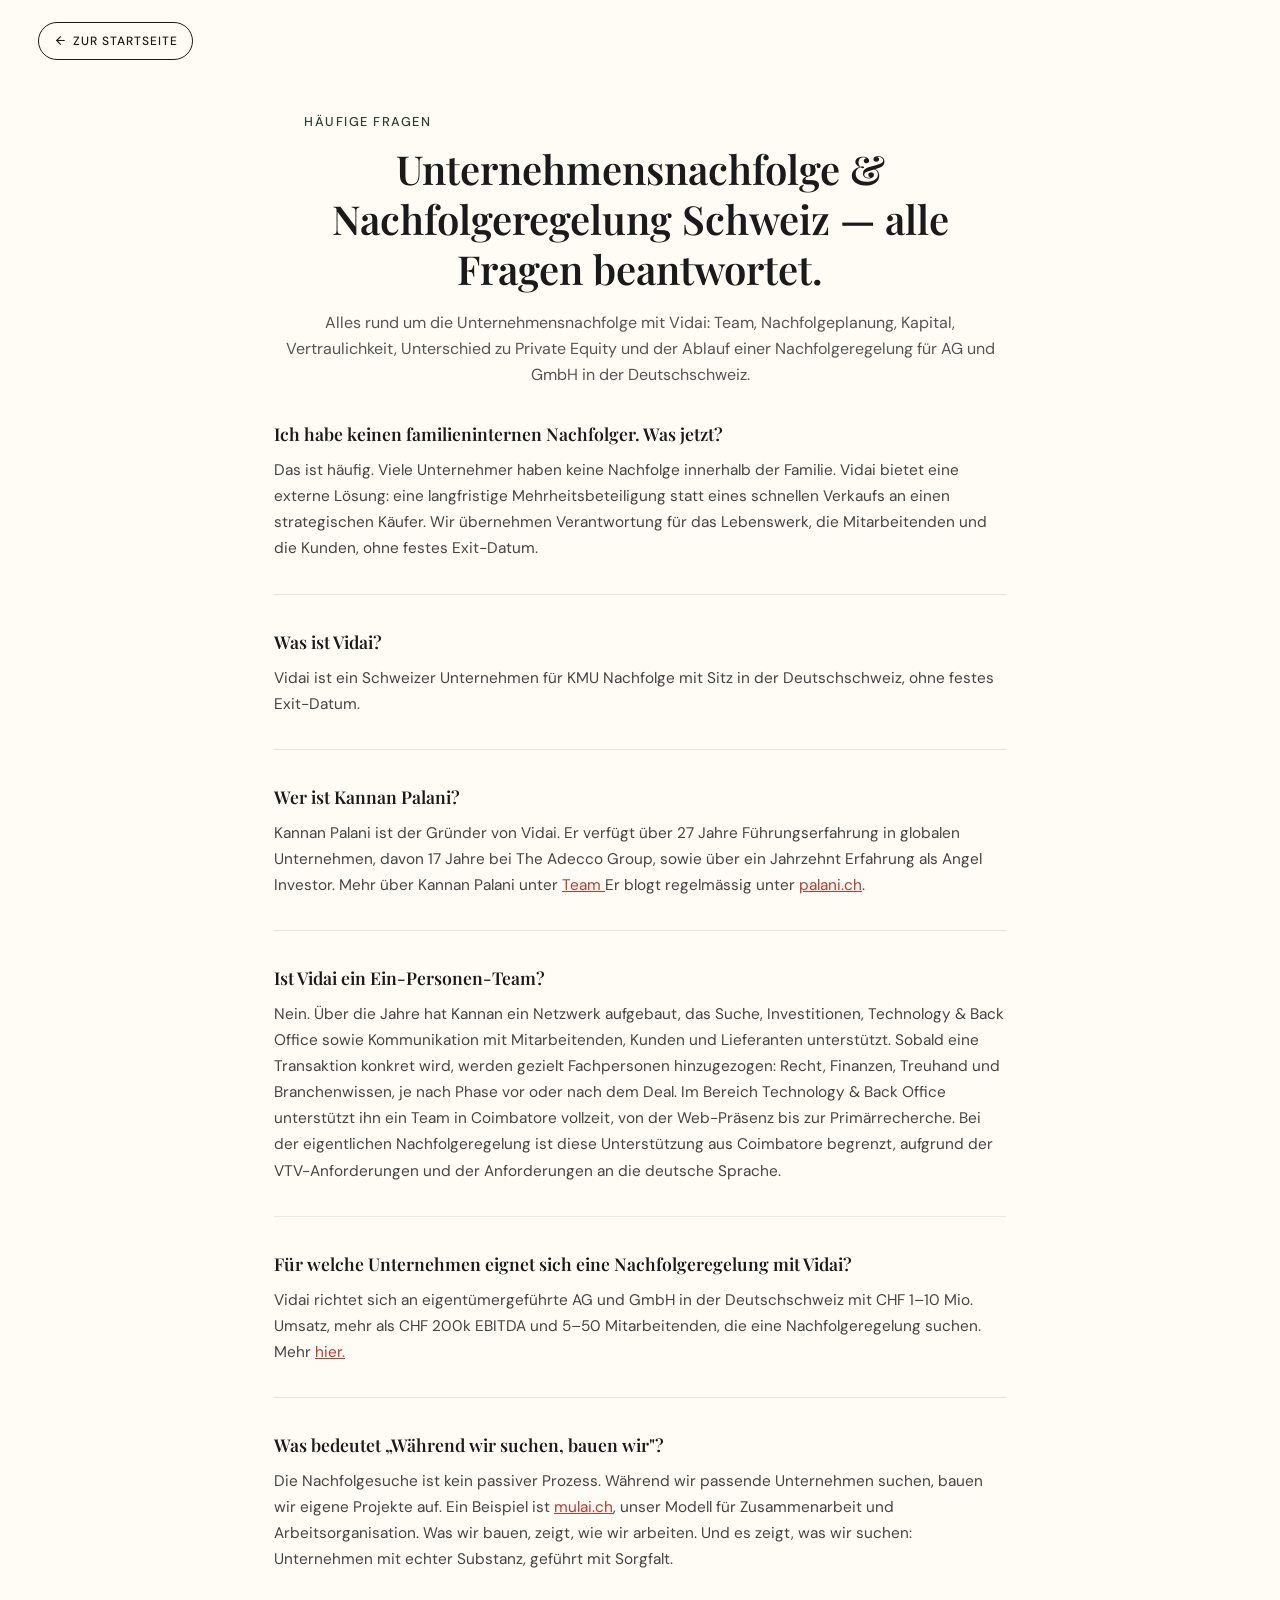
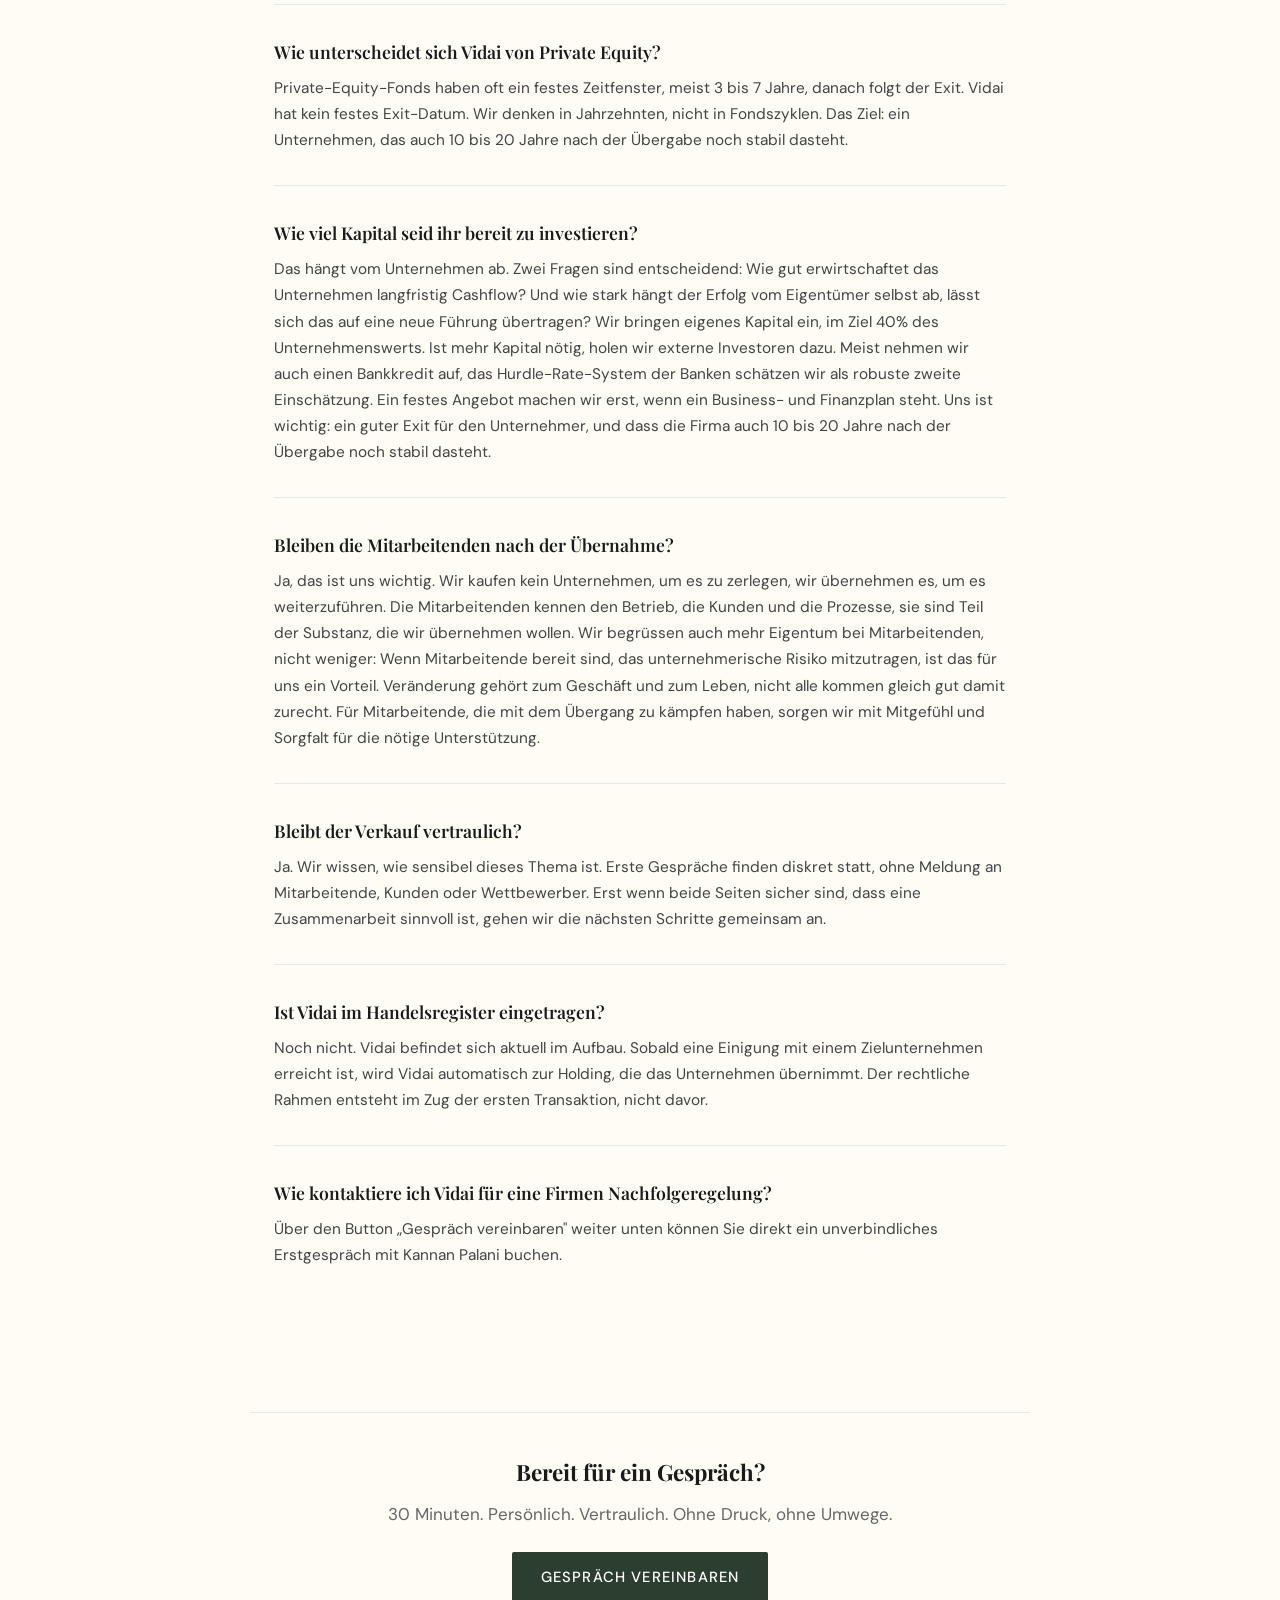
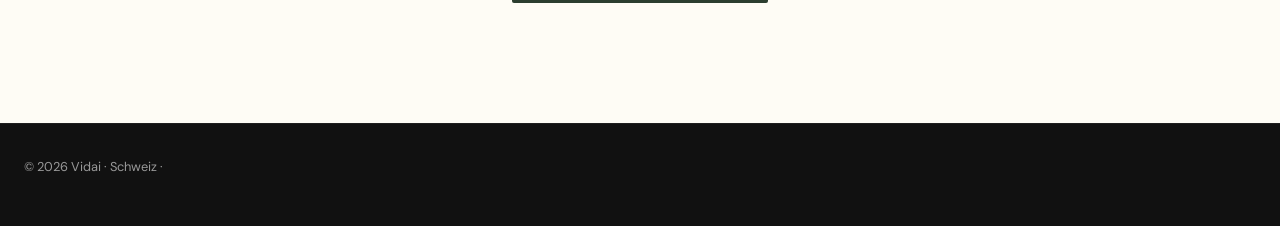
==== faq.html @ 94883c82 "Add files via upload" ====
<!DOCTYPE html>
<html lang="de">
<head>
  <meta charset="UTF-8" />
  <meta name="viewport" content="width=device-width, initial-scale=1.0" />
  <meta name="description" content="Häufige Fragen zur Unternehmensnachfolge und Nachfolgeregelung Schweiz mit Vidai: Ablauf, Nachfolgeplanung, Kapital, Vertraulichkeit, Mitarbeitende, Unterschied zu Private Equity und mehr — verständlich beantwortet." />
  <title>FAQ —  Vidai Schweiz</title>

  <!-- Favicons -->
  <link rel="apple-touch-icon" sizes="180x180" href="/apple-touch-icon.png">
  <link rel="icon" type="image/png" sizes="32x32" href="/favicon-32x32.png">
  <link rel="icon" type="image/png" sizes="16x16" href="/favicon-16x16.png">
  <link rel="manifest" href="/site.webmanifest">

  <!-- SEO -->
  <meta name="robots" content="index, follow" />
  <link rel="canonical" href="https://vidai.ch/faq.html" />

  <!-- Open Graph -->
  <meta property="og:title" content="FAQ — Vidai Schweiz />
  <meta property="og:description" content="Häufige Fragen zur Unternehmensnachfolge und Nachfolgeregelung Schweiz mit Vidai: Ablauf, Nachfolgeplanung, Kapital, Vertraulichkeit, Mitarbeitende, Unterschied zu Private Equity und mehr." />
  <meta property="og:url" content="https://vidai.ch/faq.html" />
  <meta property="og:type" content="website" />
  <meta property="og:image" content="https://vidai.ch/vidai-logo.png" />

  <!-- Twitter -->
  <meta name="twitter:card" content="summary" />
  <meta name="twitter:title" content="FAQ — Unternehmensnachfolge & Nachfolgeregelung Schweiz | Vidai" />
  <meta name="twitter:description" content="Häufige Fragen zur Unternehmensnachfolge und Nachfolgeregelung Schweiz mit Vidai." />

  <!-- JSON-LD: FAQPage (full list) + Breadcrumb -->
  <script type="application/ld+json">
  {
    "@context": "https://schema.org",
    "@graph": [
      {
        "@type": "BreadcrumbList",
        "itemListElement": [
          { "@type": "ListItem", "position": 1, "name": "Startseite", "item": "https://vidai.ch/" },
          { "@type": "ListItem", "position": 2, "name": "FAQ", "item": "https://vidai.ch/faq.html" }
        ]
      },
      {
        "@type": "FAQPage",
        "@id": "https://vidai.ch/faq.html#faq",
        "url": "https://vidai.ch/faq.html",
        "inLanguage": "de",
        "about": {
          "@id": "https://vidai.ch/#organization"
        },
        "mainEntity": [
          {
            "@type": "Question",
            "name": "Was ist Vidai?",
            "acceptedAnswer": {
              "@type": "Answer",
              "text": "Vidai ist ein Schweizer Unternehmen für KMU Nachfolgeregelung mit Sitz in der Deutschschweiz. Vidai übernimmt langfristige Mehrheitsbeteiligungen an kleinen und mittleren Unternehmen (AG und GmbH) im Rahmen einer Firmen Nachfolgeregelung, ohne festes Exit-Datum."
            }
          },
          {
            "@type": "Question",
            "name": "Wer ist Kannan Palani?",
            "acceptedAnswer": {
              "@type": "Answer",
              "text": "Kannan Palani ist der Gründer von Vidai. Er verfügt über 27 Jahre Führungserfahrung in globalen Unternehmen, davon 17 Jahre bei The Adecco Group, sowie über ein Jahrzehnt Erfahrung als Angel Investor. Mehr über Kannan Palani unter palani.ch."
            }
          },
          {
            "@type": "Question",
            "name": "Ist Vidai ein Ein-Personen-Team?",
            "acceptedAnswer": {
              "@type": "Answer",
              "text": "Nein. Über die Jahre hat Kannan ein Netzwerk aufgebaut, das Suche, Investitionen, Technology & Back Office sowie Kommunikation mit Mitarbeitenden, Kunden und Lieferanten unterstützt. Sobald eine Transaktion konkret wird, werden gezielt Fachpersonen hinzugezogen: Recht, Finanzen, Treuhand und Branchenwissen, je nach Phase vor oder nach dem Deal. Im Bereich Technology & Back Office unterstützt ihn ein Team in Coimbatore vollzeit, von der Web-Präsenz bis zur Primärrecherche. Bei der eigentlichen Nachfolgeregelung ist diese Unterstützung aus Coimbatore begrenzt, aufgrund der VTV-Anforderungen und der Anforderungen an die deutsche Sprache."
            }
          },
          {
            "@type": "Question",
            "name": "Für welche Unternehmen eignet sich eine Nachfolgeregelung mit Vidai?",
            "acceptedAnswer": {
              "@type": "Answer",
              "text": "Vidai richtet sich an eigentümergeführte AG und GmbH in der Deutschschweiz mit CHF 1–10 Mio. Umsatz, mehr als CHF 200k EBITDA und 5–50 Mitarbeitenden, die eine Nachfolgeregelung suchen."
            }
          },
          {
            "@type": "Question",
            "name": "Ich habe keinen familieninternen Nachfolger. Was jetzt?",
            "acceptedAnswer": {
              "@type": "Answer",
              "text": "Das ist häufig. Viele Unternehmer haben keine Nachfolge innerhalb der Familie. Vidai bietet eine externe Lösung: eine langfristige Mehrheitsbeteiligung statt eines schnellen Verkaufs an einen strategischen Käufer. Wir übernehmen Verantwortung für das Lebenswerk, die Mitarbeitenden und die Kunden, ohne festes Exit-Datum."
            }
          },
          {
            "@type": "Question",
            "name": "Was bedeutet „Während wir suchen, bauen wir\"?",
            "acceptedAnswer": {
              "@type": "Answer",
              "text": "Die Nachfolgesuche ist kein passiver Prozess. Während wir passende Unternehmen suchen, bauen wir eigene Projekte auf. Ein Beispiel ist mulai.ch, unser Modell für Zusammenarbeit und Arbeitsorganisation. Was wir bauen, zeigt, wie wir arbeiten. Und es zeigt, was wir suchen: Unternehmen mit echter Substanz, geführt mit Sorgfalt."
            }
          },
          {
            "@type": "Question",
            "name": "Wie unterscheidet sich Vidai von Private Equity?",
            "acceptedAnswer": {
              "@type": "Answer",
              "text": "Private-Equity-Fonds haben oft ein festes Zeitfenster, meist 3 bis 7 Jahre, danach folgt der Exit. Vidai hat kein festes Exit-Datum. Wir denken in Jahrzehnten, nicht in Fondszyklen. Das Ziel: ein Unternehmen, das auch 10 bis 20 Jahre nach der Übergabe noch stabil dasteht."
            }
          },
          {
            "@type": "Question",
            "name": "Wie viel Kapital seid ihr bereit zu investieren?",
            "acceptedAnswer": {
              "@type": "Answer",
              "text": "Das hängt vom Unternehmen ab. Zwei Fragen sind entscheidend: Wie gut erwirtschaftet das Unternehmen langfristig Cashflow? Und wie stark hängt der Erfolg vom Eigentümer selbst ab, lässt sich das auf eine neue Führung übertragen? Wir bringen eigenes Kapital ein, im Ziel 40% des Unternehmenswerts. Ist mehr Kapital nötig, holen wir externe Investoren dazu. Meist nehmen wir auch einen Bankkredit auf, das Hurdle-Rate-System der Banken schätzen wir als robuste zweite Einschätzung. Ein festes Angebot machen wir erst, wenn ein Business- und Finanzplan steht. Uns ist wichtig: ein guter Exit für den Unternehmer, und dass die Firma auch 10 bis 20 Jahre nach der Übergabe noch stabil dasteht."
            }
          },
          {
            "@type": "Question",
            "name": "Bleiben die Mitarbeitenden nach der Übernahme?",
            "acceptedAnswer": {
              "@type": "Answer",
              "text": "Ja, das ist uns wichtig. Wir kaufen kein Unternehmen, um es zu zerlegen, wir übernehmen es, um es weiterzuführen. Die Mitarbeitenden kennen den Betrieb, die Kunden und die Prozesse, sie sind Teil der Substanz, die wir übernehmen wollen. Wir begrüssen auch mehr Eigentum bei Mitarbeitenden, nicht weniger: Wenn Mitarbeitende bereit sind, das unternehmerische Risiko mitzutragen, ist das für uns ein Vorteil. Veränderung gehört zum Geschäft und zum Leben, nicht alle kommen gleich gut damit zurecht. Für Mitarbeitende, die mit dem Übergang zu kämpfen haben, sorgen wir mit Mitgefühl und Sorgfalt für die nötige Unterstützung."
            }
          },
          {
            "@type": "Question",
            "name": "Bleibt der Verkauf vertraulich?",
            "acceptedAnswer": {
              "@type": "Answer",
              "text": "Ja. Wir wissen, wie sensibel dieses Thema ist. Erste Gespräche finden diskret statt, ohne Meldung an Mitarbeitende, Kunden oder Wettbewerber. Erst wenn beide Seiten sicher sind, dass eine Zusammenarbeit sinnvoll ist, gehen wir die nächsten Schritte gemeinsam an."
            }
          },
          {
            "@type": "Question",
            "name": "Ist Vidai im Handelsregister eingetragen?",
            "acceptedAnswer": {
              "@type": "Answer",
              "text": "Noch nicht. Vidai befindet sich aktuell im Aufbau. Sobald eine Einigung mit einem Zielunternehmen erreicht ist, wird Vidai automatisch zur Holding, die das Unternehmen übernimmt. Der rechtliche Rahmen entsteht im Zug der ersten Transaktion, nicht davor."
            }
          },
          {
            "@type": "Question",
            "name": "Wie kontaktiere ich Vidai für eine Firmen Nachfolgeregelung?",
            "acceptedAnswer": {
              "@type": "Answer",
              "text": "Über den Button „Gespräch vereinbaren\" weiter unten können Sie direkt ein unverbindliches Erstgespräch mit Kannan Palani buchen."
            }
          }
        ]
      }
    ]
  }
  </script>

  <!-- Fonts -->
  <link href="https://fonts.googleapis.com/css2?family=Playfair+Display:ital,wght@0,400;0,600;1,400&family=DM+Sans:wght@300;400;500&display=swap" rel="stylesheet" />

  <!-- Modular CSS (shared with homepage) -->
  <link rel="stylesheet" href="assets/css/base.css" />
  <link rel="stylesheet" href="assets/css/nav.css" />
  <link rel="stylesheet" href="assets/css/faq.css" />
  <link rel="stylesheet" href="assets/css/footer.css" />

  <style>
    body {
      background-color: #fefcf5;
      scroll-behavior: smooth;
    }
    .faq-page-header {
      padding: 7rem 1.5rem 2rem;
      max-width: 780px;
      margin: 0 auto;
      text-align: center;
    }
    .faq-page-header .breadcrumb {
      font-size: 0.8rem;
      color: #888;
      margin-bottom: 1.5rem;
    }
    .faq-page-header .breadcrumb a {
      color: #2c3e2f;
      text-decoration: none;
    }
    .faq-page-header .breadcrumb a:hover {
      text-decoration: underline;
    }
    .faq-page-header .s-label {
      font-size: 0.8rem;
      letter-spacing: 0.12em;
      text-transform: uppercase;
      color: #2c3e2f;
      font-weight: 500;
      margin-bottom: 0.75rem;
    }
    .faq-page-header h1 {
      font-family: 'Playfair Display', serif;
      font-size: clamp(1.8rem, 4vw, 2.5rem);
      font-weight: 600;
      color: #1a1a1a;
      margin-bottom: 1rem;
      line-height: 1.25;
    }
    .faq-page-header p {
      color: #555;
      font-size: 1rem;
      line-height: 1.6;
    }
    .faq-page-list {
      max-width: 780px;
      margin: 0 auto;
      padding: 0 1.5rem 5rem;
    }
    .faq-page-list .faq-item {
      margin-bottom: 2rem;
      padding-bottom: 2rem;
      border-bottom: 0.5px solid rgba(0,0,0,0.08);
    }
    .faq-page-list .faq-item:last-child {
      border-bottom: none;
    }
    .faq-page-list h2 {
      font-size: 1.1rem;
      font-weight: 600;
      color: #1a1a1a;
      margin-bottom: 0.5rem;
      font-family: 'Playfair Display', serif;
    }
    .faq-page-list p {
      color: #444;
      font-size: 0.96rem;
      line-height: 1.7;
    }
    .faq-page-list a {
      color: #b83b2e;
    }
    .faq-back-cta {
      max-width: 780px;
      margin: 0 auto 5rem;
      padding: 2.5rem 1.5rem;
      text-align: center;
      border-top: 0.5px solid rgba(0,0,0,0.08);
    }
    .faq-back-cta h2 {
      font-family: 'Playfair Display', serif;
      font-size: 1.4rem;
      color: #1a1a1a;
      margin-bottom: 0.5rem;
    }
    .faq-back-cta p {
      color: #666;
      margin-bottom: 1.5rem;
    }
    .btn-primary {
      display: inline-block;
      background: #2c3e2f;
      color: #fff;
      padding: 0.8rem 1.8rem;
      border-radius: 2px;
      text-decoration: none;
      font-size: 0.92rem;
      font-weight: 500;
      transition: background 0.15s;
    }
    .btn-primary:hover {
      background: #b83b2e;
    }
    .simple-footer {
      text-align: center;
      padding: 2rem 1.5rem 3rem;
      font-size: 0.8rem;
      color: #999;
    }
    .simple-footer a {
      color: #2c3e2f;
      text-decoration: none;
    }
    .home-btn {
      position: fixed;
      top: clamp(0.9rem, 2.4vh, 1.6rem);
      left: clamp(1.2rem, 3vw, 2.4rem);
      z-index: 20;
      display: inline-flex;
      align-items: center;
      gap: 0.4rem;
      font-size: clamp(0.66rem, 1.4vh, 0.75rem);
      font-weight: 500;
      letter-spacing: 0.08em;
      text-transform: uppercase;
      color: #1a1a18;
      text-decoration: none;
      border: 1px solid #1a1a18;
      padding: 0.5rem 0.9rem;
      border-radius: 999px;
      background: rgba(254,252,245,0.7);
      backdrop-filter: blur(4px);
      transition: background 0.2s, color 0.2s, transform 0.2s;
    }
    .home-btn:hover {
      background: #1a1a18;
      color: #ffffff;
      transform: translateX(-2px);
    }

    
    .home-btn svg { width: 13px; height: 13px; flex-shrink: 0; }
    @media (max-width: 640px) {
      .home-btn span.txt { display: none; }
    }
  </style>
</head>
<body>

  <!-- ── Return to homepage button (same as ziele.html) ── -->
  <a href="index.html#faq" class="home-btn">
    <svg viewBox="0 0 24 24" fill="none" stroke="currentColor" stroke-width="2" stroke-linecap="round" stroke-linejoin="round"><path d="M19 12H5"/><path d="M12 19l-7-7 7-7"/></svg>
    <span class="txt">Zur Startseite</span>
  </a>

  <!-- ── Minimal header (not part of main nav) ── 
  <header style="padding:1.5rem;text-align:center;">
    <a href="index.html">
      <img src="vidai-logo.png" alt="Vidai" style="height:34px;" />
    </a>
  </header> -->

  <main>
    <div class="faq-page-header">
      <p class="s-label">Häufige Fragen</p>
      <h1>Unternehmensnachfolge & Nachfolgeregelung Schweiz — alle Fragen beantwortet.</h1>
      <p>Alles rund um die Unternehmensnachfolge mit Vidai: Team, Nachfolgeplanung, Kapital,
        Vertraulichkeit, Unterschied zu Private Equity und der Ablauf
        einer Nachfolgeregelung für AG und GmbH in der Deutschschweiz.
      </p>
    </div>

    <div class="faq-page-list">
      
      <div class="faq-item">
        <h2>Ich habe keinen familieninternen Nachfolger. Was jetzt?</h2>
        <p>
          Das ist häufig. Viele Unternehmer haben keine Nachfolge innerhalb der Familie. 
          Vidai bietet eine externe Lösung: eine langfristige Mehrheitsbeteiligung statt eines schnellen Verkaufs an einen 
          strategischen Käufer. Wir übernehmen Verantwortung für das Lebenswerk, die Mitarbeitenden und die Kunden, 
          ohne festes Exit-Datum.
        </p>
      </div>

      <div class="faq-item">
        <h2>Was ist Vidai?</h2>
        <p>
          Vidai ist ein Schweizer Unternehmen für KMU Nachfolge mit
          Sitz in der Deutschschweiz, ohne festes Exit-Datum.
        </p>
      </div>

      <div class="faq-item">
        <h2>Wer ist Kannan Palani?</h2>
        <p>
          Kannan Palani ist der Gründer von Vidai. Er verfügt über 27 Jahre Führungserfahrung in globalen Unternehmen, 
          davon 17 Jahre bei The Adecco Group, sowie über ein Jahrzehnt Erfahrung als Angel Investor. 
          Mehr über Kannan Palani unter <a href="index.html#team"> Team </a> Er blogt regelmässig unter 
          <a href="https://www.palani.ch/de/blog" rel="noopener">palani.ch</a>.
        </p>
      </div>

      <div class="faq-item">
        <h2>Ist Vidai ein Ein-Personen-Team?</h2>
        <p>
          Nein. Über die Jahre hat Kannan ein Netzwerk aufgebaut, das Suche,
          Investitionen, Technology &amp; Back Office sowie Kommunikation
          mit Mitarbeitenden, Kunden und Lieferanten unterstützt. Sobald
          eine Transaktion konkret wird, werden gezielt Fachpersonen
          hinzugezogen: Recht, Finanzen, Treuhand und Branchenwissen, je
          nach Phase vor oder nach dem Deal. Im Bereich Technology &amp;
          Back Office unterstützt ihn ein Team in Coimbatore vollzeit, von
          der Web-Präsenz bis zur Primärrecherche. Bei der eigentlichen
          Nachfolgeregelung ist diese Unterstützung aus Coimbatore
          begrenzt, aufgrund der VTV-Anforderungen und der Anforderungen
          an die deutsche Sprache.
        </p>
      </div>

      <div class="faq-item">
        <h2>Für welche Unternehmen eignet sich eine Nachfolgeregelung mit Vidai?</h2>
        <p>
          Vidai richtet sich an eigentümergeführte AG und GmbH in der
          Deutschschweiz mit CHF 1–10 Mio. Umsatz, mehr als CHF 200k
          EBITDA und 5–50 Mitarbeitenden, die eine Nachfolgeregelung
          suchen. Mehr <a href="ziele.html"> hier. </a>
        </p>
      </div>

      <div class="faq-item">
        <h2>Was bedeutet „Während wir suchen, bauen wir"?</h2>
        <p>
          Die Nachfolgesuche ist kein passiver Prozess. Während wir
          passende Unternehmen suchen, bauen wir eigene Projekte auf. Ein
          Beispiel ist <a href="https://mulai.ch" target="_blank" rel="noopener">mulai.ch</a>,
          unser Modell für Zusammenarbeit und Arbeitsorganisation. Was wir
          bauen, zeigt, wie wir arbeiten. Und es zeigt, was wir suchen:
          Unternehmen mit echter Substanz, geführt mit Sorgfalt.
        </p>
      </div>

      <div class="faq-item">
        <h2>Wie unterscheidet sich Vidai von Private Equity?</h2>
        <p>
          Private-Equity-Fonds haben oft ein festes Zeitfenster, meist 3
          bis 7 Jahre, danach folgt der Exit. Vidai hat kein festes
          Exit-Datum. Wir denken in Jahrzehnten, nicht in Fondszyklen. Das
          Ziel: ein Unternehmen, das auch 10 bis 20 Jahre nach der
          Übergabe noch stabil dasteht.
        </p>
      </div>

      <div class="faq-item">
        <h2>Wie viel Kapital seid ihr bereit zu investieren?</h2>
        <p>
          Das hängt vom Unternehmen ab. Zwei Fragen sind entscheidend: Wie
          gut erwirtschaftet das Unternehmen langfristig Cashflow? Und wie
          stark hängt der Erfolg vom Eigentümer selbst ab, lässt sich das
          auf eine neue Führung übertragen? Wir bringen eigenes Kapital
          ein, im Ziel 40% des Unternehmenswerts. Ist mehr Kapital nötig,
          holen wir externe Investoren dazu. Meist nehmen wir auch einen
          Bankkredit auf, das Hurdle-Rate-System der Banken schätzen wir
          als robuste zweite Einschätzung. Ein festes Angebot machen wir
          erst, wenn ein Business- und Finanzplan steht. Uns ist wichtig:
          ein guter Exit für den Unternehmer, und dass die Firma auch 10
          bis 20 Jahre nach der Übergabe noch stabil dasteht.
        </p>
      </div>

      <div class="faq-item">
        <h2>Bleiben die Mitarbeitenden nach der Übernahme?</h2>
        <p>
          Ja, das ist uns wichtig. Wir kaufen kein Unternehmen, um es zu
          zerlegen, wir übernehmen es, um es weiterzuführen. Die
          Mitarbeitenden kennen den Betrieb, die Kunden und die Prozesse,
          sie sind Teil der Substanz, die wir übernehmen wollen. Wir
          begrüssen auch mehr Eigentum bei Mitarbeitenden, nicht weniger:
          Wenn Mitarbeitende bereit sind, das unternehmerische Risiko
          mitzutragen, ist das für uns ein Vorteil. Veränderung gehört zum
          Geschäft und zum Leben, nicht alle kommen gleich gut damit
          zurecht. Für Mitarbeitende, die mit dem Übergang zu kämpfen
          haben, sorgen wir mit Mitgefühl und Sorgfalt für die nötige
          Unterstützung.
        </p>
      </div>

      <div class="faq-item">
        <h2>Bleibt der Verkauf vertraulich?</h2>
        <p>
          Ja. Wir wissen, wie sensibel dieses Thema ist. Erste Gespräche
          finden diskret statt, ohne Meldung an Mitarbeitende, Kunden oder
          Wettbewerber. Erst wenn beide Seiten sicher sind, dass eine
          Zusammenarbeit sinnvoll ist, gehen wir die nächsten Schritte
          gemeinsam an.
        </p>
      </div>

      <div class="faq-item">
        <h2>Ist Vidai im Handelsregister eingetragen?</h2>
        <p>
          Noch nicht. Vidai befindet sich aktuell im Aufbau. Sobald eine
          Einigung mit einem Zielunternehmen erreicht ist, wird Vidai
          automatisch zur Holding, die das Unternehmen übernimmt. Der
          rechtliche Rahmen entsteht im Zug der ersten Transaktion, nicht
          davor.
        </p>
      </div>

      <div class="faq-item">
        <h2>Wie kontaktiere ich Vidai für eine Firmen Nachfolgeregelung?</h2>
        <p>
          Über den Button „Gespräch vereinbaren" weiter unten können
          Sie direkt ein unverbindliches Erstgespräch mit Kannan Palani
          buchen.
        </p>
      </div>

    </div>

    <div class="faq-back-cta">
      <h2>Bereit für ein Gespräch?</h2>
      <p>30 Minuten. Persönlich. Vertraulich. Ohne Druck, ohne Umwege.</p>
      <a href="index.html#kontakt" class="btn-primary">Gespräch vereinbaren</a>
    </div>
  </main>

  <footer class="simple-footer">
    <p>© 2026 Vidai · Schweiz · </p>
  </footer>

</body>
</html>
---- assets/css/base.css ----
/* ============================================================
   BASE.CSS — Design tokens, reset, typography
   Vidai AG · vidai.ch
   ============================================================ */

*, *::before, *::after {
  box-sizing: border-box;
  margin: 0;
  padding: 0;
}

/* ── TOKENS ── */
:root {
  /* Brand colours */
  --red:          #c0392b;
  --red-dark:     #8b1a10;
  --green:        #2d5a3d;
  --green-light:  #3d7a52;
  --black:        #111111;
  --charcoal:     #2c2c2c;
  --mid:          #555555;
  --stone:        #8a8a8a;
  --light:        #eeece6;
  --white:        #f7f6f2;

  /* Spacing */
  --pad:          100px 64px;
  --pad-mobile:   60px 24px;

  /* Typography */
  --font-display: 'Playfair Display', serif;
  --font-body:    'DM Sans', sans-serif;

  /* Transitions */
  --ease:         0.2s ease;
}

/* ── RESET ── */
html {
  scroll-behavior: smooth;
  -webkit-font-smoothing: antialiased;
}

body {
  font-family: var(--font-body);
  background: var(--white);
  color: var(--black);
  font-size: 17px;
  line-height: 1.7;
}

img {
  display: block;
  max-width: 100%;
}

a {
  color: inherit;
}

/* ── SECTION BASE ── */
section {
  padding: var(--pad);
}

.section-inner {
  max-width: 1100px;
  margin: 0 auto;
}

/* ── SHARED LABELS ── */
.s-label {
  font-size: 11px;
  letter-spacing: 0.16em;
  text-transform: uppercase;
  font-weight: 500;
  margin-bottom: 14px;
  display: flex;
  align-items: center;
  gap: 10px;
}

.s-label::before {
  content: '';
  display: inline-block;
  width: 20px;
  height: 1px;
}

.s-label.red        { color: var(--red); }
.s-label.red::before { background: var(--red); }
.s-label.green        { color: var(--green); }
.s-label.green::before { background: var(--green); }
.s-label.white        { color: rgba(247,246,242,0.5); }
.s-label.white::before { background: rgba(247,246,242,0.3); }

/* ── SHARED TITLES ── */
.s-title {
  font-family: var(--font-display);
  font-size: clamp(1.8rem, 2.8vw, 2.6rem);
  font-weight: 600;
  line-height: 1.22;
  margin-bottom: 16px;
}

.s-sub {
  font-size: 17px;
  font-weight: 300;
  color: var(--mid);
  max-width: 520px;
  margin-bottom: 56px;
  line-height: 1.8;
}

/* ── BUTTONS ── */
.btn-primary {
  display: inline-block;
  padding: 13px 30px;
  background: var(--red);
  color: #fff;
  text-decoration: none;
  font-size: 13px;
  font-weight: 500;
  letter-spacing: 0.08em;
  text-transform: uppercase;
  transition: background var(--ease), transform var(--ease);
}

.btn-primary:hover {
  background: var(--red-dark);
  transform: translateY(-2px);
}

.btn-white {
  display: inline-block;
  padding: 13px 30px;
  border: 1px solid rgba(247,246,242,0.3);
  color: var(--white);
  text-decoration: none;
  font-size: 13px;
  font-weight: 500;
  letter-spacing: 0.08em;
  text-transform: uppercase;
  transition: background var(--ease), border-color var(--ease);
}

.btn-white:hover {
  background: rgba(247,246,242,0.08);
  border-color: rgba(247,246,242,0.6);
}

/* ── FADE-UP ANIMATION ── */
.fade-up {
  opacity: 0;
  transform: translateY(22px);
  transition: opacity 0.55s ease, transform 0.55s ease;
}

.fade-up.visible {
  opacity: 1;
  transform: none;
}

/* ── RESPONSIVE ── */
@media (max-width: 768px) {
  section {
    padding: var(--pad-mobile);
  }

  .s-sub {
    margin-bottom: 36px;
  }
}
---- assets/css/nav.css ----
/* ============================================================
   NAV.CSS — Fixed navigation
   Vidai AG · vidai.ch
   ============================================================ */

nav {
  position: fixed;
  top: 0; left: 0; right: 0;
  z-index: 100;
  display: flex;
  align-items: center;
  justify-content: space-between;
  padding: 18px 64px;
  background: rgba(247,246,242,0.93);
  backdrop-filter: blur(12px);
  border-bottom: 1px solid var(--light);
  transition: box-shadow var(--ease);
}

nav.scrolled {
  box-shadow: 0 2px 20px rgba(0,0,0,0.06);
}

.nav-logo img {
  height: 42px;
  display: block;
}

.nav-links {
  display: flex;
  gap: 32px;
  list-style: none;
}

.nav-links a {
  text-decoration: none;
  color: var(--mid);
  font-size: 13px;
  font-weight: 500;
  letter-spacing: 0.06em;
  text-transform: uppercase;
  transition: color var(--ease);
  position: relative;
}

.nav-links a::after {
  content: '';
  position: absolute;
  bottom: -3px; left: 0;
  width: 0; height: 1px;
  background: var(--red);
  transition: width var(--ease);
}

.nav-links a:hover {
  color: var(--red);
}

.nav-links a:hover::after {
  width: 100%;
}

/* ── HAMBURGER (mobile) ── */
.nav-hamburger {
  display: none;
  flex-direction: column;
  gap: 5px;
  cursor: pointer;
  background: none;
  border: none;
  padding: 4px;
}

.nav-hamburger span {
  display: block;
  width: 24px;
  height: 1.5px;
  background: var(--black);
  transition: transform var(--ease), opacity var(--ease);
}

.nav-hamburger.open span:nth-child(1) {
  transform: translateY(6.5px) rotate(45deg);
}
.nav-hamburger.open span:nth-child(2) {
  opacity: 0;
}
.nav-hamburger.open span:nth-child(3) {
  transform: translateY(-6.5px) rotate(-45deg);
}

/* ── MOBILE NAV ── */
@media (max-width: 768px) {
  nav {
    padding: 16px 24px;
  }

  .nav-hamburger {
    display: flex;
  }

  .nav-links {
    display: none;
    position: fixed;
    top: 72px; left: 0; right: 0;
    background: var(--white);
    flex-direction: column;
    gap: 0;
    border-bottom: 1px solid var(--light);
    padding: 8px 0;
  }

  .nav-links.open {
    display: flex;
  }

  .nav-links a {
    display: block;
    padding: 14px 24px;
    font-size: 14px;
  }

  .nav-links a::after {
    display: none;
  }
}
---- assets/css/footer.css ----
/* ============================================================
   FOOTER.CSS — Site footer
   Vidai AG · vidai.ch
   ============================================================ */

footer {
  background: var(--black);
  border-top: 1px solid rgba(255,255,255,0.06);
  padding: 40px 64px;
  display: flex;
  align-items: center;
  justify-content: space-between;
}

.footer-logo img {
  height: 32px;
  opacity: 0.7;
  transition: opacity var(--ease);
}

.footer-logo img:hover {
  opacity: 1;
}

.footer-copy {
  font-size: 12px;
  color: rgba(247,246,242,0.25);
  letter-spacing: 0.05em;
}

.footer-links {
  display: flex;
  gap: 24px;
  list-style: none;
}

.footer-links a {
  font-size: 11px;
  letter-spacing: 0.1em;
  text-transform: uppercase;
  color: rgba(247,246,242,0.3);
  text-decoration: none;
  transition: color var(--ease);
}

.footer-links a:hover {
  color: rgba(247,246,242,0.7);
}

/* ── RESPONSIVE ── */
@media (max-width: 768px) {
  footer {
    flex-direction: column;
    gap: 20px;
    padding: 32px 24px;
    text-align: center;
  }

  .footer-links {
    gap: 16px;
  }
}
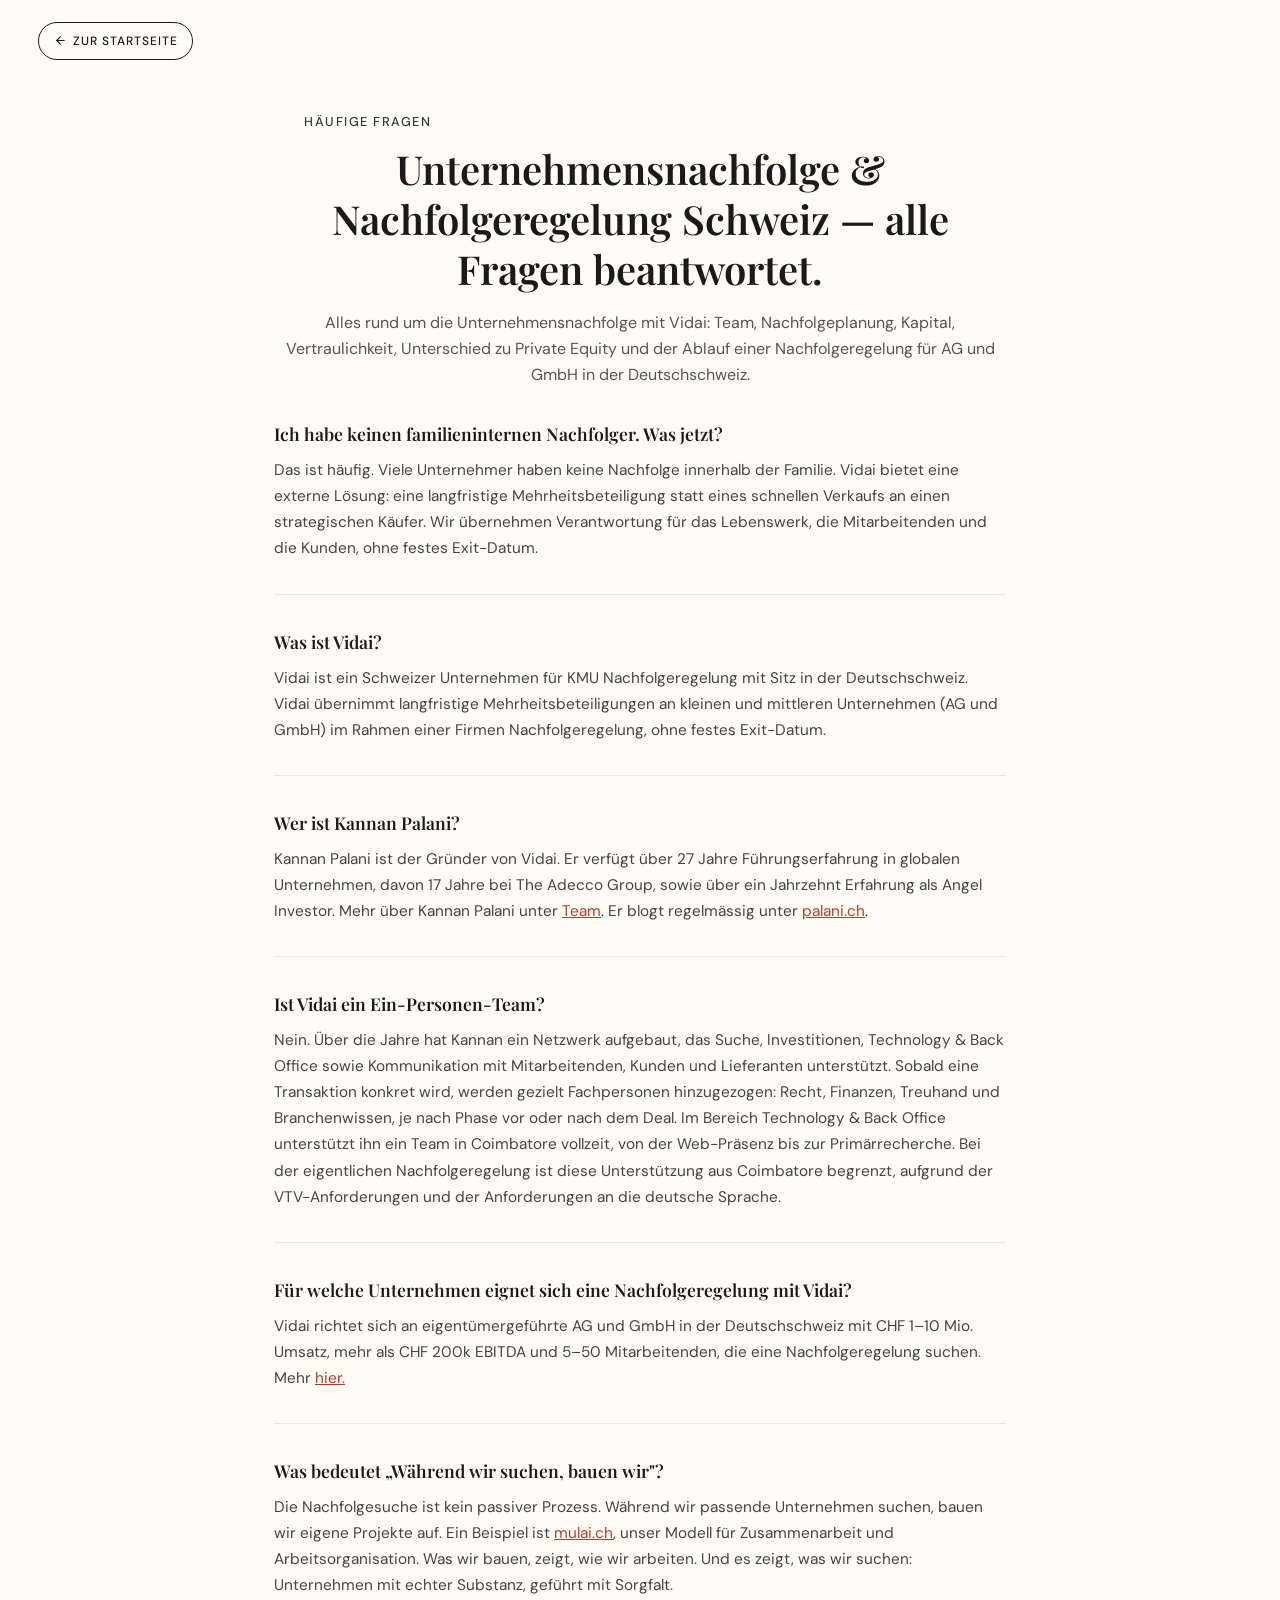
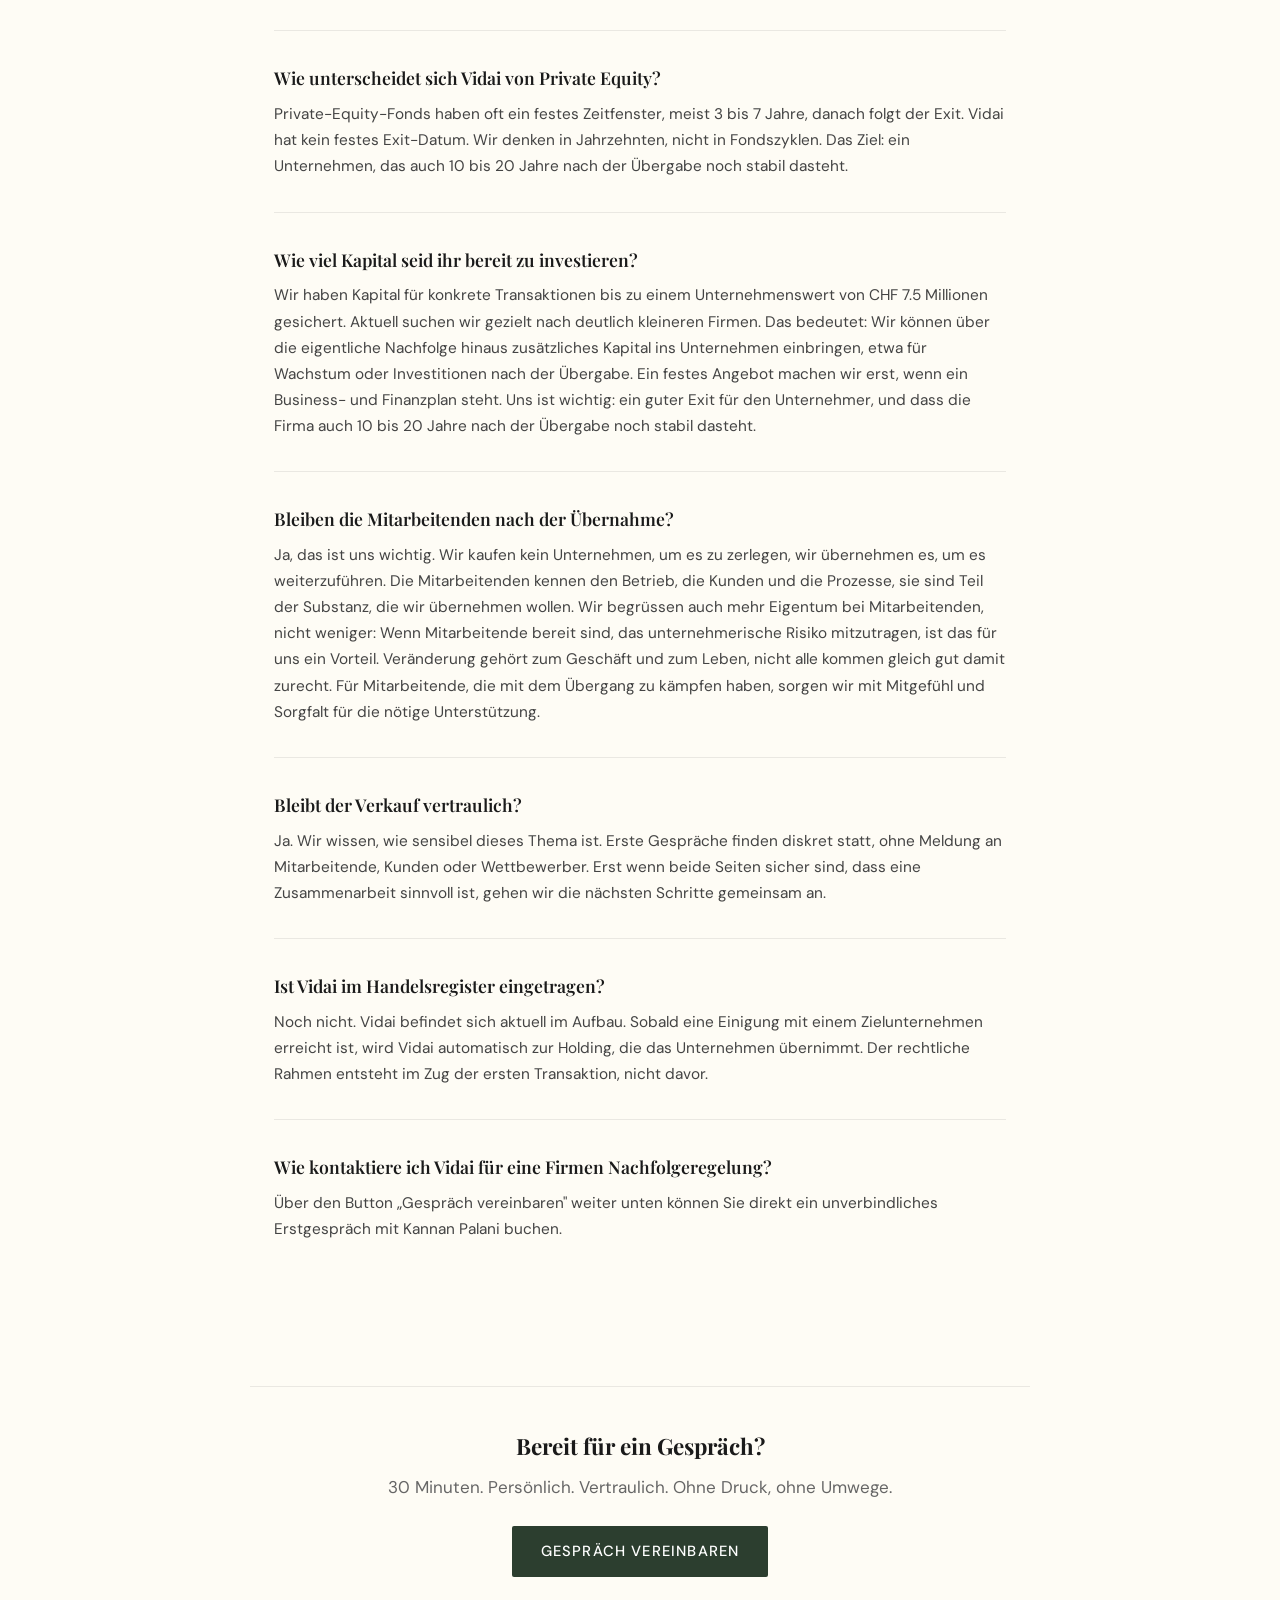
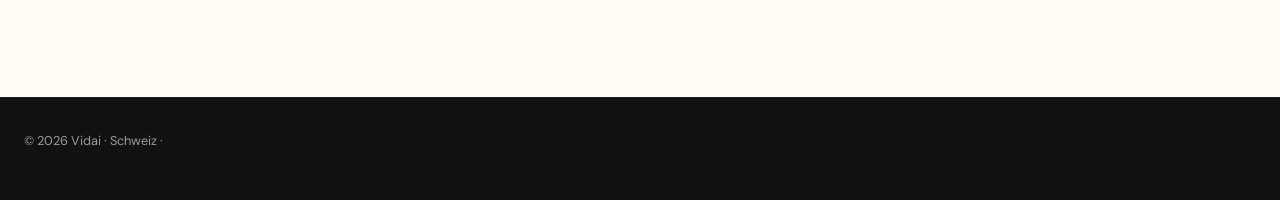
==== commit 5fbea7ef: "Add files via upload" ====
--- a/faq.html
+++ b/faq.html
@@ -17,7 +17,7 @@
   <link rel="canonical" href="https://vidai.ch/faq.html" />
 
   <!-- Open Graph -->
-  <meta property="og:title" content="FAQ — Vidai Schweiz />
+  <meta property="og:title" content="FAQ — Vidai Schweiz" />
   <meta property="og:description" content="Häufige Fragen zur Unternehmensnachfolge und Nachfolgeregelung Schweiz mit Vidai: Ablauf, Nachfolgeplanung, Kapital, Vertraulichkeit, Mitarbeitende, Unterschied zu Private Equity und mehr." />
   <meta property="og:url" content="https://vidai.ch/faq.html" />
   <meta property="og:type" content="website" />
@@ -30,124 +30,134 @@
 
   <!-- JSON-LD: FAQPage (full list) + Breadcrumb -->
   <script type="application/ld+json">
-  {
-    "@context": "https://schema.org",
-    "@graph": [
       {
-        "@type": "BreadcrumbList",
-        "itemListElement": [
-          { "@type": "ListItem", "position": 1, "name": "Startseite", "item": "https://vidai.ch/" },
-          { "@type": "ListItem", "position": 2, "name": "FAQ", "item": "https://vidai.ch/faq.html" }
-        ]
-      },
-      {
-        "@type": "FAQPage",
-        "@id": "https://vidai.ch/faq.html#faq",
-        "url": "https://vidai.ch/faq.html",
-        "inLanguage": "de",
-        "about": {
-          "@id": "https://vidai.ch/#organization"
-        },
-        "mainEntity": [
+      "@context": "https://schema.org",
+      "@graph": [
           {
-            "@type": "Question",
-            "name": "Was ist Vidai?",
-            "acceptedAnswer": {
-              "@type": "Answer",
-              "text": "Vidai ist ein Schweizer Unternehmen für KMU Nachfolgeregelung mit Sitz in der Deutschschweiz. Vidai übernimmt langfristige Mehrheitsbeteiligungen an kleinen und mittleren Unternehmen (AG und GmbH) im Rahmen einer Firmen Nachfolgeregelung, ohne festes Exit-Datum."
-            }
+              "@type": "BreadcrumbList",
+              "itemListElement": [
+                  {
+                      "@type": "ListItem",
+                      "position": 1,
+                      "name": "Startseite",
+                      "item": "https://vidai.ch/"
+                  },
+                  {
+                      "@type": "ListItem",
+                      "position": 2,
+                      "name": "FAQ",
+                      "item": "https://vidai.ch/faq.html"
+                  }
+              ]
           },
           {
-            "@type": "Question",
-            "name": "Wer ist Kannan Palani?",
-            "acceptedAnswer": {
-              "@type": "Answer",
-              "text": "Kannan Palani ist der Gründer von Vidai. Er verfügt über 27 Jahre Führungserfahrung in globalen Unternehmen, davon 17 Jahre bei The Adecco Group, sowie über ein Jahrzehnt Erfahrung als Angel Investor. Mehr über Kannan Palani unter palani.ch."
-            }
-          },
-          {
-            "@type": "Question",
-            "name": "Ist Vidai ein Ein-Personen-Team?",
-            "acceptedAnswer": {
-              "@type": "Answer",
-              "text": "Nein. Über die Jahre hat Kannan ein Netzwerk aufgebaut, das Suche, Investitionen, Technology & Back Office sowie Kommunikation mit Mitarbeitenden, Kunden und Lieferanten unterstützt. Sobald eine Transaktion konkret wird, werden gezielt Fachpersonen hinzugezogen: Recht, Finanzen, Treuhand und Branchenwissen, je nach Phase vor oder nach dem Deal. Im Bereich Technology & Back Office unterstützt ihn ein Team in Coimbatore vollzeit, von der Web-Präsenz bis zur Primärrecherche. Bei der eigentlichen Nachfolgeregelung ist diese Unterstützung aus Coimbatore begrenzt, aufgrund der VTV-Anforderungen und der Anforderungen an die deutsche Sprache."
-            }
-          },
-          {
-            "@type": "Question",
-            "name": "Für welche Unternehmen eignet sich eine Nachfolgeregelung mit Vidai?",
-            "acceptedAnswer": {
-              "@type": "Answer",
-              "text": "Vidai richtet sich an eigentümergeführte AG und GmbH in der Deutschschweiz mit CHF 1–10 Mio. Umsatz, mehr als CHF 200k EBITDA und 5–50 Mitarbeitenden, die eine Nachfolgeregelung suchen."
-            }
-          },
-          {
-            "@type": "Question",
-            "name": "Ich habe keinen familieninternen Nachfolger. Was jetzt?",
-            "acceptedAnswer": {
-              "@type": "Answer",
-              "text": "Das ist häufig. Viele Unternehmer haben keine Nachfolge innerhalb der Familie. Vidai bietet eine externe Lösung: eine langfristige Mehrheitsbeteiligung statt eines schnellen Verkaufs an einen strategischen Käufer. Wir übernehmen Verantwortung für das Lebenswerk, die Mitarbeitenden und die Kunden, ohne festes Exit-Datum."
-            }
-          },
-          {
-            "@type": "Question",
-            "name": "Was bedeutet „Während wir suchen, bauen wir\"?",
-            "acceptedAnswer": {
-              "@type": "Answer",
-              "text": "Die Nachfolgesuche ist kein passiver Prozess. Während wir passende Unternehmen suchen, bauen wir eigene Projekte auf. Ein Beispiel ist mulai.ch, unser Modell für Zusammenarbeit und Arbeitsorganisation. Was wir bauen, zeigt, wie wir arbeiten. Und es zeigt, was wir suchen: Unternehmen mit echter Substanz, geführt mit Sorgfalt."
-            }
-          },
-          {
-            "@type": "Question",
-            "name": "Wie unterscheidet sich Vidai von Private Equity?",
-            "acceptedAnswer": {
-              "@type": "Answer",
-              "text": "Private-Equity-Fonds haben oft ein festes Zeitfenster, meist 3 bis 7 Jahre, danach folgt der Exit. Vidai hat kein festes Exit-Datum. Wir denken in Jahrzehnten, nicht in Fondszyklen. Das Ziel: ein Unternehmen, das auch 10 bis 20 Jahre nach der Übergabe noch stabil dasteht."
-            }
-          },
-          {
-            "@type": "Question",
-            "name": "Wie viel Kapital seid ihr bereit zu investieren?",
-            "acceptedAnswer": {
-              "@type": "Answer",
-              "text": "Das hängt vom Unternehmen ab. Zwei Fragen sind entscheidend: Wie gut erwirtschaftet das Unternehmen langfristig Cashflow? Und wie stark hängt der Erfolg vom Eigentümer selbst ab, lässt sich das auf eine neue Führung übertragen? Wir bringen eigenes Kapital ein, im Ziel 40% des Unternehmenswerts. Ist mehr Kapital nötig, holen wir externe Investoren dazu. Meist nehmen wir auch einen Bankkredit auf, das Hurdle-Rate-System der Banken schätzen wir als robuste zweite Einschätzung. Ein festes Angebot machen wir erst, wenn ein Business- und Finanzplan steht. Uns ist wichtig: ein guter Exit für den Unternehmer, und dass die Firma auch 10 bis 20 Jahre nach der Übergabe noch stabil dasteht."
-            }
-          },
-          {
-            "@type": "Question",
-            "name": "Bleiben die Mitarbeitenden nach der Übernahme?",
-            "acceptedAnswer": {
-              "@type": "Answer",
-              "text": "Ja, das ist uns wichtig. Wir kaufen kein Unternehmen, um es zu zerlegen, wir übernehmen es, um es weiterzuführen. Die Mitarbeitenden kennen den Betrieb, die Kunden und die Prozesse, sie sind Teil der Substanz, die wir übernehmen wollen. Wir begrüssen auch mehr Eigentum bei Mitarbeitenden, nicht weniger: Wenn Mitarbeitende bereit sind, das unternehmerische Risiko mitzutragen, ist das für uns ein Vorteil. Veränderung gehört zum Geschäft und zum Leben, nicht alle kommen gleich gut damit zurecht. Für Mitarbeitende, die mit dem Übergang zu kämpfen haben, sorgen wir mit Mitgefühl und Sorgfalt für die nötige Unterstützung."
-            }
-          },
-          {
-            "@type": "Question",
-            "name": "Bleibt der Verkauf vertraulich?",
-            "acceptedAnswer": {
-              "@type": "Answer",
-              "text": "Ja. Wir wissen, wie sensibel dieses Thema ist. Erste Gespräche finden diskret statt, ohne Meldung an Mitarbeitende, Kunden oder Wettbewerber. Erst wenn beide Seiten sicher sind, dass eine Zusammenarbeit sinnvoll ist, gehen wir die nächsten Schritte gemeinsam an."
-            }
-          },
-          {
-            "@type": "Question",
-            "name": "Ist Vidai im Handelsregister eingetragen?",
-            "acceptedAnswer": {
-              "@type": "Answer",
-              "text": "Noch nicht. Vidai befindet sich aktuell im Aufbau. Sobald eine Einigung mit einem Zielunternehmen erreicht ist, wird Vidai automatisch zur Holding, die das Unternehmen übernimmt. Der rechtliche Rahmen entsteht im Zug der ersten Transaktion, nicht davor."
-            }
-          },
-          {
-            "@type": "Question",
-            "name": "Wie kontaktiere ich Vidai für eine Firmen Nachfolgeregelung?",
-            "acceptedAnswer": {
-              "@type": "Answer",
-              "text": "Über den Button „Gespräch vereinbaren\" weiter unten können Sie direkt ein unverbindliches Erstgespräch mit Kannan Palani buchen."
-            }
+              "@type": "FAQPage",
+              "@id": "https://vidai.ch/faq.html#faq",
+              "url": "https://vidai.ch/faq.html",
+              "inLanguage": "de",
+              "about": {
+                  "@id": "https://vidai.ch/#organization"
+              },
+              "mainEntity": [
+                  {
+                      "@type": "Question",
+                      "name": "Ich habe keinen familieninternen Nachfolger. Was jetzt?",
+                      "acceptedAnswer": {
+                          "@type": "Answer",
+                          "text": "Das ist häufig. Viele Unternehmer haben keine Nachfolge innerhalb der Familie. Vidai bietet eine externe Lösung: eine langfristige Mehrheitsbeteiligung statt eines schnellen Verkaufs an einen strategischen Käufer. Wir übernehmen Verantwortung für das Lebenswerk, die Mitarbeitenden und die Kunden, ohne festes Exit-Datum."
+                      }
+                  },
+                  {
+                      "@type": "Question",
+                      "name": "Was ist Vidai?",
+                      "acceptedAnswer": {
+                          "@type": "Answer",
+                          "text": "Vidai ist ein Schweizer Unternehmen für KMU Nachfolgeregelung mit Sitz in der Deutschschweiz. Vidai übernimmt langfristige Mehrheitsbeteiligungen an kleinen und mittleren Unternehmen (AG und GmbH) im Rahmen einer Firmen Nachfolgeregelung, ohne festes Exit-Datum."
+                      }
+                  },
+                  {
+                      "@type": "Question",
+                      "name": "Wer ist Kannan Palani?",
+                      "acceptedAnswer": {
+                          "@type": "Answer",
+                          "text": "Kannan Palani ist der Gründer von Vidai. Er verfügt über 27 Jahre Führungserfahrung in globalen Unternehmen, davon 17 Jahre bei The Adecco Group, sowie über ein Jahrzehnt Erfahrung als Angel Investor. Mehr über Kannan Palani unter Team. Er blogt regelmässig unter palani.ch."
+                      }
+                  },
+                  {
+                      "@type": "Question",
+                      "name": "Ist Vidai ein Ein-Personen-Team?",
+                      "acceptedAnswer": {
+                          "@type": "Answer",
+                          "text": "Nein. Über die Jahre hat Kannan ein Netzwerk aufgebaut, das Suche, Investitionen, Technology & Back Office sowie Kommunikation mit Mitarbeitenden, Kunden und Lieferanten unterstützt. Sobald eine Transaktion konkret wird, werden gezielt Fachpersonen hinzugezogen: Recht, Finanzen, Treuhand und Branchenwissen, je nach Phase vor oder nach dem Deal. Im Bereich Technology & Back Office unterstützt ihn ein Team in Coimbatore vollzeit, von der Web-Präsenz bis zur Primärrecherche. Bei der eigentlichen Nachfolgeregelung ist diese Unterstützung aus Coimbatore begrenzt, aufgrund der VTV-Anforderungen und der Anforderungen an die deutsche Sprache."
+                      }
+                  },
+                  {
+                      "@type": "Question",
+                      "name": "Für welche Unternehmen eignet sich eine Nachfolgeregelung mit Vidai?",
+                      "acceptedAnswer": {
+                          "@type": "Answer",
+                          "text": "Vidai richtet sich an eigentümergeführte AG und GmbH in der Deutschschweiz mit CHF 1–10 Mio. Umsatz, mehr als CHF 200k EBITDA und 5–50 Mitarbeitenden, die eine Nachfolgeregelung suchen. Mehr hier."
+                      }
+                  },
+                  {
+                      "@type": "Question",
+                      "name": "Was bedeutet „Während wir suchen, bauen wir\"?",
+                      "acceptedAnswer": {
+                          "@type": "Answer",
+                          "text": "Die Nachfolgesuche ist kein passiver Prozess. Während wir passende Unternehmen suchen, bauen wir eigene Projekte auf. Ein Beispiel ist mulai.ch, unser Modell für Zusammenarbeit und Arbeitsorganisation. Was wir bauen, zeigt, wie wir arbeiten. Und es zeigt, was wir suchen: Unternehmen mit echter Substanz, geführt mit Sorgfalt."
+                      }
+                  },
+                  {
+                      "@type": "Question",
+                      "name": "Wie unterscheidet sich Vidai von Private Equity?",
+                      "acceptedAnswer": {
+                          "@type": "Answer",
+                          "text": "Private-Equity-Fonds haben oft ein festes Zeitfenster, meist 3 bis 7 Jahre, danach folgt der Exit. Vidai hat kein festes Exit-Datum. Wir denken in Jahrzehnten, nicht in Fondszyklen. Das Ziel: ein Unternehmen, das auch 10 bis 20 Jahre nach der Übergabe noch stabil dasteht."
+                      }
+                  },
+                  {
+                      "@type": "Question",
+                      "name": "Wie viel Kapital seid ihr bereit zu investieren?",
+                      "acceptedAnswer": {
+                          "@type": "Answer",
+                          "text": "Wir haben Kapital für konkrete Transaktionen bis zu einem Unternehmenswert von CHF 7.5 Millionen gesichert. Aktuell suchen wir gezielt nach deutlich kleineren Firmen. Das bedeutet: Wir können über die eigentliche Nachfolge hinaus zusätzliches Kapital ins Unternehmen einbringen, etwa für Wachstum oder Investitionen nach der Übergabe. Ein festes Angebot machen wir erst, wenn ein Business- und Finanzplan steht. Uns ist wichtig: ein guter Exit für den Unternehmer, und dass die Firma auch 10 bis 20 Jahre nach der Übergabe noch stabil dasteht."
+                      }
+                  },
+                  {
+                      "@type": "Question",
+                      "name": "Bleiben die Mitarbeitenden nach der Übernahme?",
+                      "acceptedAnswer": {
+                          "@type": "Answer",
+                          "text": "Ja, das ist uns wichtig. Wir kaufen kein Unternehmen, um es zu zerlegen, wir übernehmen es, um es weiterzuführen. Die Mitarbeitenden kennen den Betrieb, die Kunden und die Prozesse, sie sind Teil der Substanz, die wir übernehmen wollen. Wir begrüssen auch mehr Eigentum bei Mitarbeitenden, nicht weniger: Wenn Mitarbeitende bereit sind, das unternehmerische Risiko mitzutragen, ist das für uns ein Vorteil. Veränderung gehört zum Geschäft und zum Leben, nicht alle kommen gleich gut damit zurecht. Für Mitarbeitende, die mit dem Übergang zu kämpfen haben, sorgen wir mit Mitgefühl und Sorgfalt für die nötige Unterstützung."
+                      }
+                  },
+                  {
+                      "@type": "Question",
+                      "name": "Bleibt der Verkauf vertraulich?",
+                      "acceptedAnswer": {
+                          "@type": "Answer",
+                          "text": "Ja. Wir wissen, wie sensibel dieses Thema ist. Erste Gespräche finden diskret statt, ohne Meldung an Mitarbeitende, Kunden oder Wettbewerber. Erst wenn beide Seiten sicher sind, dass eine Zusammenarbeit sinnvoll ist, gehen wir die nächsten Schritte gemeinsam an."
+                      }
+                  },
+                  {
+                      "@type": "Question",
+                      "name": "Ist Vidai im Handelsregister eingetragen?",
+                      "acceptedAnswer": {
+                          "@type": "Answer",
+                          "text": "Noch nicht. Vidai befindet sich aktuell im Aufbau. Sobald eine Einigung mit einem Zielunternehmen erreicht ist, wird Vidai automatisch zur Holding, die das Unternehmen übernimmt. Der rechtliche Rahmen entsteht im Zug der ersten Transaktion, nicht davor."
+                      }
+                  },
+                  {
+                      "@type": "Question",
+                      "name": "Wie kontaktiere ich Vidai für eine Firmen Nachfolgeregelung?",
+                      "acceptedAnswer": {
+                          "@type": "Answer",
+                          "text": "Über den Button „Gespräch vereinbaren\" weiter unten können Sie direkt ein unverbindliches Erstgespräch mit Kannan Palani buchen."
+                      }
+                  }
+              ]
           }
-        ]
-      }
-    ]
+      ]
   }
   </script>
 
@@ -315,13 +325,6 @@
     <span class="txt">Zur Startseite</span>
   </a>
 
-  <!-- ── Minimal header (not part of main nav) ── 
-  <header style="padding:1.5rem;text-align:center;">
-    <a href="index.html">
-      <img src="vidai-logo.png" alt="Vidai" style="height:34px;" />
-    </a>
-  </header> -->
-
   <main>
     <div class="faq-page-header">
       <p class="s-label">Häufige Fragen</p>
@@ -333,150 +336,91 @@
     </div>
 
     <div class="faq-page-list">
-      
+      <!-- FAQ:LIST:START -->
       <div class="faq-item">
         <h2>Ich habe keinen familieninternen Nachfolger. Was jetzt?</h2>
         <p>
-          Das ist häufig. Viele Unternehmer haben keine Nachfolge innerhalb der Familie. 
-          Vidai bietet eine externe Lösung: eine langfristige Mehrheitsbeteiligung statt eines schnellen Verkaufs an einen 
-          strategischen Käufer. Wir übernehmen Verantwortung für das Lebenswerk, die Mitarbeitenden und die Kunden, 
-          ohne festes Exit-Datum.
+          Das ist häufig. Viele Unternehmer haben keine Nachfolge innerhalb der Familie. Vidai bietet eine externe Lösung: eine langfristige Mehrheitsbeteiligung statt eines schnellen Verkaufs an einen strategischen Käufer. Wir übernehmen Verantwortung für das Lebenswerk, die Mitarbeitenden und die Kunden, ohne festes Exit-Datum.
         </p>
       </div>
 
       <div class="faq-item">
         <h2>Was ist Vidai?</h2>
         <p>
-          Vidai ist ein Schweizer Unternehmen für KMU Nachfolge mit
-          Sitz in der Deutschschweiz, ohne festes Exit-Datum.
+          Vidai ist ein Schweizer Unternehmen für KMU Nachfolgeregelung mit Sitz in der Deutschschweiz. Vidai übernimmt langfristige Mehrheitsbeteiligungen an kleinen und mittleren Unternehmen (AG und GmbH) im Rahmen einer Firmen Nachfolgeregelung, ohne festes Exit-Datum.
         </p>
       </div>
 
       <div class="faq-item">
         <h2>Wer ist Kannan Palani?</h2>
         <p>
-          Kannan Palani ist der Gründer von Vidai. Er verfügt über 27 Jahre Führungserfahrung in globalen Unternehmen, 
-          davon 17 Jahre bei The Adecco Group, sowie über ein Jahrzehnt Erfahrung als Angel Investor. 
-          Mehr über Kannan Palani unter <a href="index.html#team"> Team </a> Er blogt regelmässig unter 
-          <a href="https://www.palani.ch/de/blog" rel="noopener">palani.ch</a>.
+          Kannan Palani ist der Gründer von Vidai. Er verfügt über 27 Jahre Führungserfahrung in globalen Unternehmen, davon 17 Jahre bei The Adecco Group, sowie über ein Jahrzehnt Erfahrung als Angel Investor. Mehr über Kannan Palani unter <a href="index.html#team">Team</a>. Er blogt regelmässig unter <a href="https://www.palani.ch/de/blog" rel="noopener">palani.ch</a>.
         </p>
       </div>
 
       <div class="faq-item">
         <h2>Ist Vidai ein Ein-Personen-Team?</h2>
         <p>
-          Nein. Über die Jahre hat Kannan ein Netzwerk aufgebaut, das Suche,
-          Investitionen, Technology &amp; Back Office sowie Kommunikation
-          mit Mitarbeitenden, Kunden und Lieferanten unterstützt. Sobald
-          eine Transaktion konkret wird, werden gezielt Fachpersonen
-          hinzugezogen: Recht, Finanzen, Treuhand und Branchenwissen, je
-          nach Phase vor oder nach dem Deal. Im Bereich Technology &amp;
-          Back Office unterstützt ihn ein Team in Coimbatore vollzeit, von
-          der Web-Präsenz bis zur Primärrecherche. Bei der eigentlichen
-          Nachfolgeregelung ist diese Unterstützung aus Coimbatore
-          begrenzt, aufgrund der VTV-Anforderungen und der Anforderungen
-          an die deutsche Sprache.
+          Nein. Über die Jahre hat Kannan ein Netzwerk aufgebaut, das Suche, Investitionen, Technology &amp; Back Office sowie Kommunikation mit Mitarbeitenden, Kunden und Lieferanten unterstützt. Sobald eine Transaktion konkret wird, werden gezielt Fachpersonen hinzugezogen: Recht, Finanzen, Treuhand und Branchenwissen, je nach Phase vor oder nach dem Deal. Im Bereich Technology &amp; Back Office unterstützt ihn ein Team in Coimbatore vollzeit, von der Web-Präsenz bis zur Primärrecherche. Bei der eigentlichen Nachfolgeregelung ist diese Unterstützung aus Coimbatore begrenzt, aufgrund der VTV-Anforderungen und der Anforderungen an die deutsche Sprache.
         </p>
       </div>
 
       <div class="faq-item">
         <h2>Für welche Unternehmen eignet sich eine Nachfolgeregelung mit Vidai?</h2>
         <p>
-          Vidai richtet sich an eigentümergeführte AG und GmbH in der
-          Deutschschweiz mit CHF 1–10 Mio. Umsatz, mehr als CHF 200k
-          EBITDA und 5–50 Mitarbeitenden, die eine Nachfolgeregelung
-          suchen. Mehr <a href="ziele.html"> hier. </a>
+          Vidai richtet sich an eigentümergeführte AG und GmbH in der Deutschschweiz mit CHF 1–10 Mio. Umsatz, mehr als CHF 200k EBITDA und 5–50 Mitarbeitenden, die eine Nachfolgeregelung suchen. Mehr <a href="ziele.html">hier.</a>
         </p>
       </div>
 
       <div class="faq-item">
         <h2>Was bedeutet „Während wir suchen, bauen wir"?</h2>
         <p>
-          Die Nachfolgesuche ist kein passiver Prozess. Während wir
-          passende Unternehmen suchen, bauen wir eigene Projekte auf. Ein
-          Beispiel ist <a href="https://mulai.ch" target="_blank" rel="noopener">mulai.ch</a>,
-          unser Modell für Zusammenarbeit und Arbeitsorganisation. Was wir
-          bauen, zeigt, wie wir arbeiten. Und es zeigt, was wir suchen:
-          Unternehmen mit echter Substanz, geführt mit Sorgfalt.
+          Die Nachfolgesuche ist kein passiver Prozess. Während wir passende Unternehmen suchen, bauen wir eigene Projekte auf. Ein Beispiel ist <a href="https://mulai.ch" target="_blank" rel="noopener">mulai.ch</a>, unser Modell für Zusammenarbeit und Arbeitsorganisation. Was wir bauen, zeigt, wie wir arbeiten. Und es zeigt, was wir suchen: Unternehmen mit echter Substanz, geführt mit Sorgfalt.
         </p>
       </div>
 
       <div class="faq-item">
         <h2>Wie unterscheidet sich Vidai von Private Equity?</h2>
         <p>
-          Private-Equity-Fonds haben oft ein festes Zeitfenster, meist 3
-          bis 7 Jahre, danach folgt der Exit. Vidai hat kein festes
-          Exit-Datum. Wir denken in Jahrzehnten, nicht in Fondszyklen. Das
-          Ziel: ein Unternehmen, das auch 10 bis 20 Jahre nach der
-          Übergabe noch stabil dasteht.
+          Private-Equity-Fonds haben oft ein festes Zeitfenster, meist 3 bis 7 Jahre, danach folgt der Exit. Vidai hat kein festes Exit-Datum. Wir denken in Jahrzehnten, nicht in Fondszyklen. Das Ziel: ein Unternehmen, das auch 10 bis 20 Jahre nach der Übergabe noch stabil dasteht.
         </p>
       </div>
 
       <div class="faq-item">
         <h2>Wie viel Kapital seid ihr bereit zu investieren?</h2>
         <p>
-          Das hängt vom Unternehmen ab. Zwei Fragen sind entscheidend: Wie
-          gut erwirtschaftet das Unternehmen langfristig Cashflow? Und wie
-          stark hängt der Erfolg vom Eigentümer selbst ab, lässt sich das
-          auf eine neue Führung übertragen? Wir bringen eigenes Kapital
-          ein, im Ziel 40% des Unternehmenswerts. Ist mehr Kapital nötig,
-          holen wir externe Investoren dazu. Meist nehmen wir auch einen
-          Bankkredit auf, das Hurdle-Rate-System der Banken schätzen wir
-          als robuste zweite Einschätzung. Ein festes Angebot machen wir
-          erst, wenn ein Business- und Finanzplan steht. Uns ist wichtig:
-          ein guter Exit für den Unternehmer, und dass die Firma auch 10
-          bis 20 Jahre nach der Übergabe noch stabil dasteht.
+          Wir haben Kapital für konkrete Transaktionen bis zu einem Unternehmenswert von CHF 7.5 Millionen gesichert. Aktuell suchen wir gezielt nach deutlich kleineren Firmen. Das bedeutet: Wir können über die eigentliche Nachfolge hinaus zusätzliches Kapital ins Unternehmen einbringen, etwa für Wachstum oder Investitionen nach der Übergabe. Ein festes Angebot machen wir erst, wenn ein Business- und Finanzplan steht. Uns ist wichtig: ein guter Exit für den Unternehmer, und dass die Firma auch 10 bis 20 Jahre nach der Übergabe noch stabil dasteht.
         </p>
       </div>
 
       <div class="faq-item">
         <h2>Bleiben die Mitarbeitenden nach der Übernahme?</h2>
         <p>
-          Ja, das ist uns wichtig. Wir kaufen kein Unternehmen, um es zu
-          zerlegen, wir übernehmen es, um es weiterzuführen. Die
-          Mitarbeitenden kennen den Betrieb, die Kunden und die Prozesse,
-          sie sind Teil der Substanz, die wir übernehmen wollen. Wir
-          begrüssen auch mehr Eigentum bei Mitarbeitenden, nicht weniger:
-          Wenn Mitarbeitende bereit sind, das unternehmerische Risiko
-          mitzutragen, ist das für uns ein Vorteil. Veränderung gehört zum
-          Geschäft und zum Leben, nicht alle kommen gleich gut damit
-          zurecht. Für Mitarbeitende, die mit dem Übergang zu kämpfen
-          haben, sorgen wir mit Mitgefühl und Sorgfalt für die nötige
-          Unterstützung.
+          Ja, das ist uns wichtig. Wir kaufen kein Unternehmen, um es zu zerlegen, wir übernehmen es, um es weiterzuführen. Die Mitarbeitenden kennen den Betrieb, die Kunden und die Prozesse, sie sind Teil der Substanz, die wir übernehmen wollen. Wir begrüssen auch mehr Eigentum bei Mitarbeitenden, nicht weniger: Wenn Mitarbeitende bereit sind, das unternehmerische Risiko mitzutragen, ist das für uns ein Vorteil. Veränderung gehört zum Geschäft und zum Leben, nicht alle kommen gleich gut damit zurecht. Für Mitarbeitende, die mit dem Übergang zu kämpfen haben, sorgen wir mit Mitgefühl und Sorgfalt für die nötige Unterstützung.
         </p>
       </div>
 
       <div class="faq-item">
         <h2>Bleibt der Verkauf vertraulich?</h2>
         <p>
-          Ja. Wir wissen, wie sensibel dieses Thema ist. Erste Gespräche
-          finden diskret statt, ohne Meldung an Mitarbeitende, Kunden oder
-          Wettbewerber. Erst wenn beide Seiten sicher sind, dass eine
-          Zusammenarbeit sinnvoll ist, gehen wir die nächsten Schritte
-          gemeinsam an.
+          Ja. Wir wissen, wie sensibel dieses Thema ist. Erste Gespräche finden diskret statt, ohne Meldung an Mitarbeitende, Kunden oder Wettbewerber. Erst wenn beide Seiten sicher sind, dass eine Zusammenarbeit sinnvoll ist, gehen wir die nächsten Schritte gemeinsam an.
         </p>
       </div>
 
       <div class="faq-item">
         <h2>Ist Vidai im Handelsregister eingetragen?</h2>
         <p>
-          Noch nicht. Vidai befindet sich aktuell im Aufbau. Sobald eine
-          Einigung mit einem Zielunternehmen erreicht ist, wird Vidai
-          automatisch zur Holding, die das Unternehmen übernimmt. Der
-          rechtliche Rahmen entsteht im Zug der ersten Transaktion, nicht
-          davor.
+          Noch nicht. Vidai befindet sich aktuell im Aufbau. Sobald eine Einigung mit einem Zielunternehmen erreicht ist, wird Vidai automatisch zur Holding, die das Unternehmen übernimmt. Der rechtliche Rahmen entsteht im Zug der ersten Transaktion, nicht davor.
         </p>
       </div>
 
       <div class="faq-item">
         <h2>Wie kontaktiere ich Vidai für eine Firmen Nachfolgeregelung?</h2>
         <p>
-          Über den Button „Gespräch vereinbaren" weiter unten können
-          Sie direkt ein unverbindliches Erstgespräch mit Kannan Palani
-          buchen.
-        </p>
-      </div>
-
+          Über den Button „Gespräch vereinbaren" weiter unten können Sie direkt ein unverbindliches Erstgespräch mit Kannan Palani buchen.
+        </p>
+      </div>
+      <!-- FAQ:LIST:END -->
     </div>
 
     <div class="faq-back-cta">
--- a/assets/css/base.css
+++ b/assets/css/base.css
@@ -33,11 +33,15 @@
 
   /* Transitions */
   --ease:         0.2s ease;
+
+  /* Fixed nav height — used to offset anchor scrolling */
+  --nav-height:   80px;
 }
 
 /* ── RESET ── */
 html {
   scroll-behavior: smooth;
+  scroll-padding-top: var(--nav-height);
   -webkit-font-smoothing: antialiased;
 }
 
@@ -163,6 +167,10 @@
 
 /* ── RESPONSIVE ── */
 @media (max-width: 768px) {
+  :root {
+    --nav-height: 74px;
+  }
+
   section {
     padding: var(--pad-mobile);
   }
--- a/assets/css/faq.css
+++ b/assets/css/faq.css
@@ -0,0 +1,5 @@
+#faq {
+    background: var(--white);
+    padding-top: 0px;
+    padding-bottom: 40px;
+}
--- a/assets/css/footer.css
+++ b/assets/css/footer.css
@@ -47,6 +47,59 @@
   color: rgba(247,246,242,0.7);
 }
 
+/* ── ECOSYSTEM HOVER SUBMENU ── */
+.footer-ecosystem {
+  position: relative;
+}
+
+.ecosystem-submenu {
+  position: absolute;
+  bottom: 100%;
+  left: 50%;
+  transform: translateX(-50%) translateY(8px);
+  margin: 0 0 12px;
+  padding: 12px 0;
+  list-style: none;
+  background: var(--black);
+  border: 1px solid rgba(255,255,255,0.06);
+  border-radius: 6px;
+  min-width: 140px;
+  display: flex;
+  flex-direction: column;
+  gap: 12px;
+  opacity: 0;
+  visibility: hidden;
+  pointer-events: none;
+  transition: opacity var(--ease), transform var(--ease), visibility var(--ease);
+  z-index: 20;
+}
+
+.footer-ecosystem.is-open .ecosystem-submenu {
+  opacity: 1;
+  visibility: visible;
+  pointer-events: auto;
+  transform: translateX(-50%) translateY(0);
+}
+
+.ecosystem-submenu li {
+  padding: 0 20px;
+  text-align: center;
+}
+
+.ecosystem-submenu a {
+  font-size: 11px;
+  letter-spacing: 0.1em;
+  text-transform: uppercase;
+  color: rgba(247,246,242,0.3);
+  text-decoration: none;
+  transition: color var(--ease);
+  white-space: nowrap;
+}
+
+.ecosystem-submenu a:hover {
+  color: rgba(247,246,242,0.7);
+}
+
 /* ── RESPONSIVE ── */
 @media (max-width: 768px) {
   footer {
